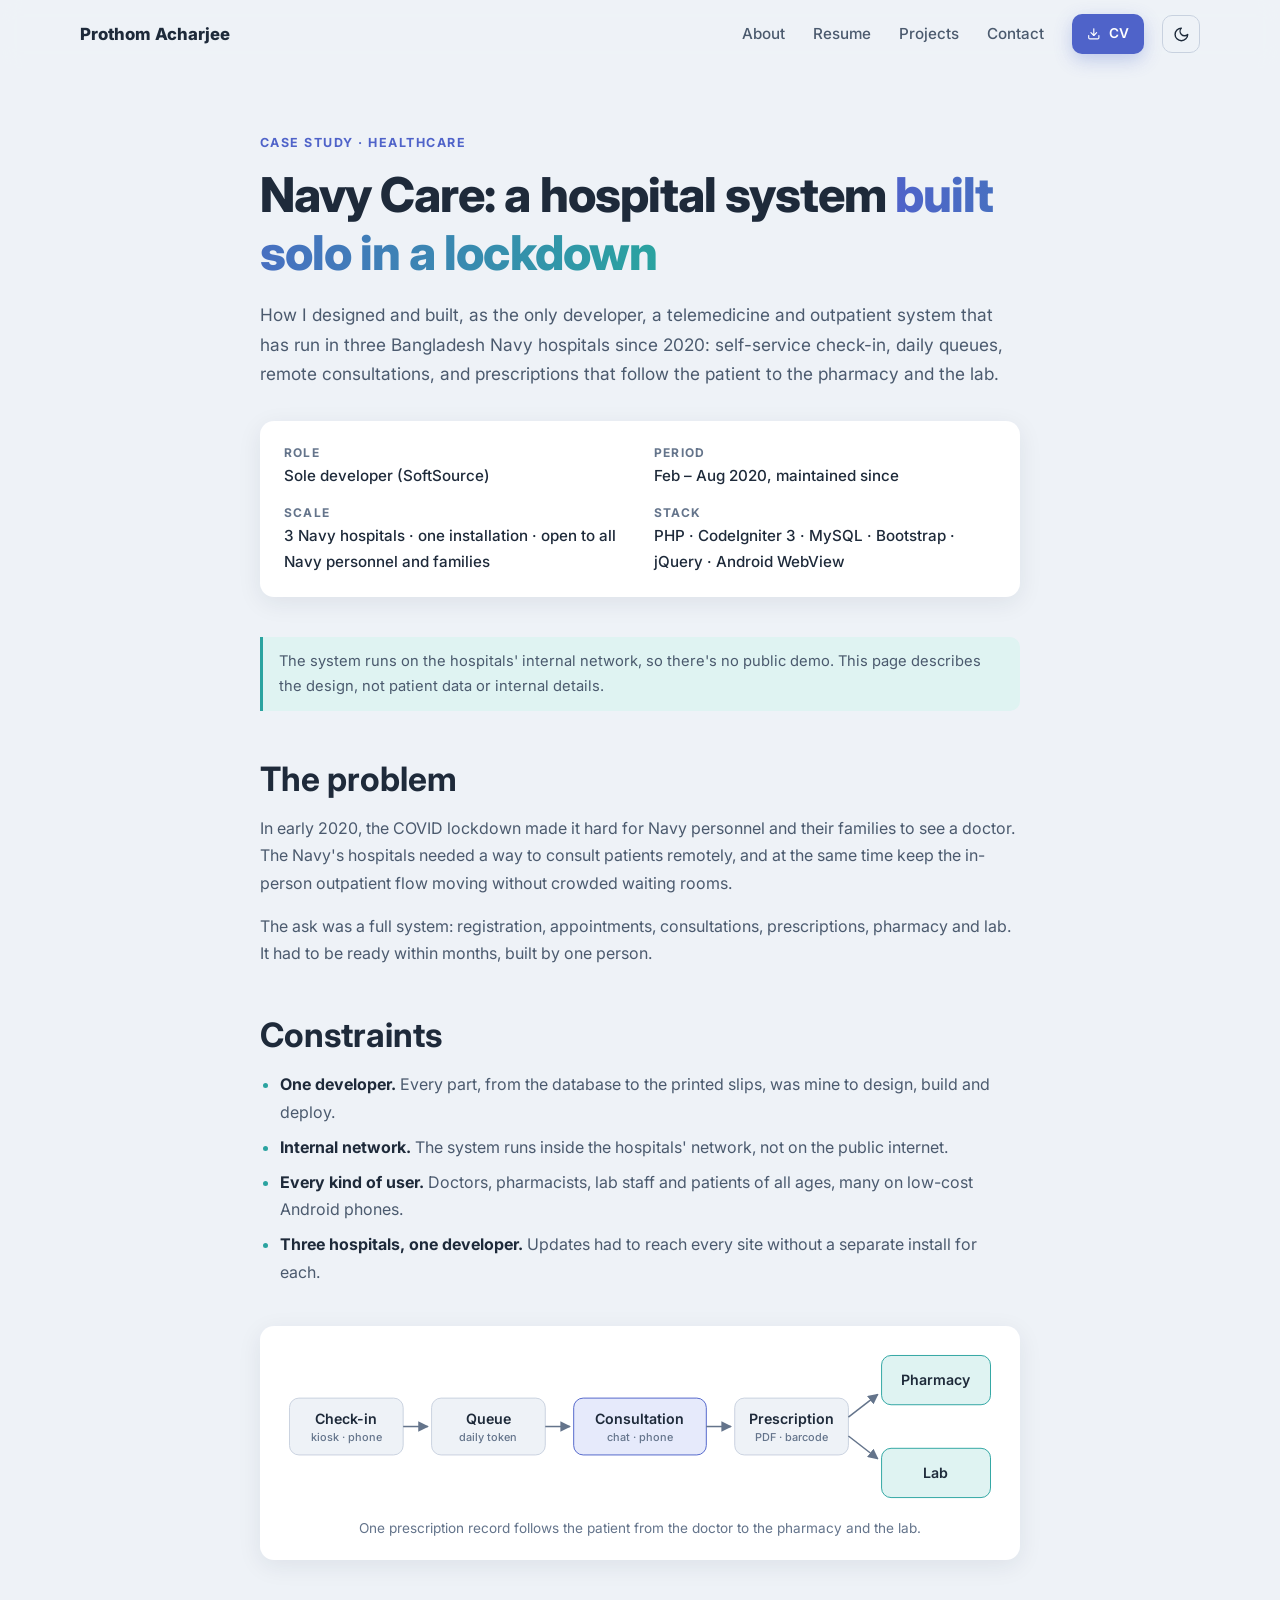
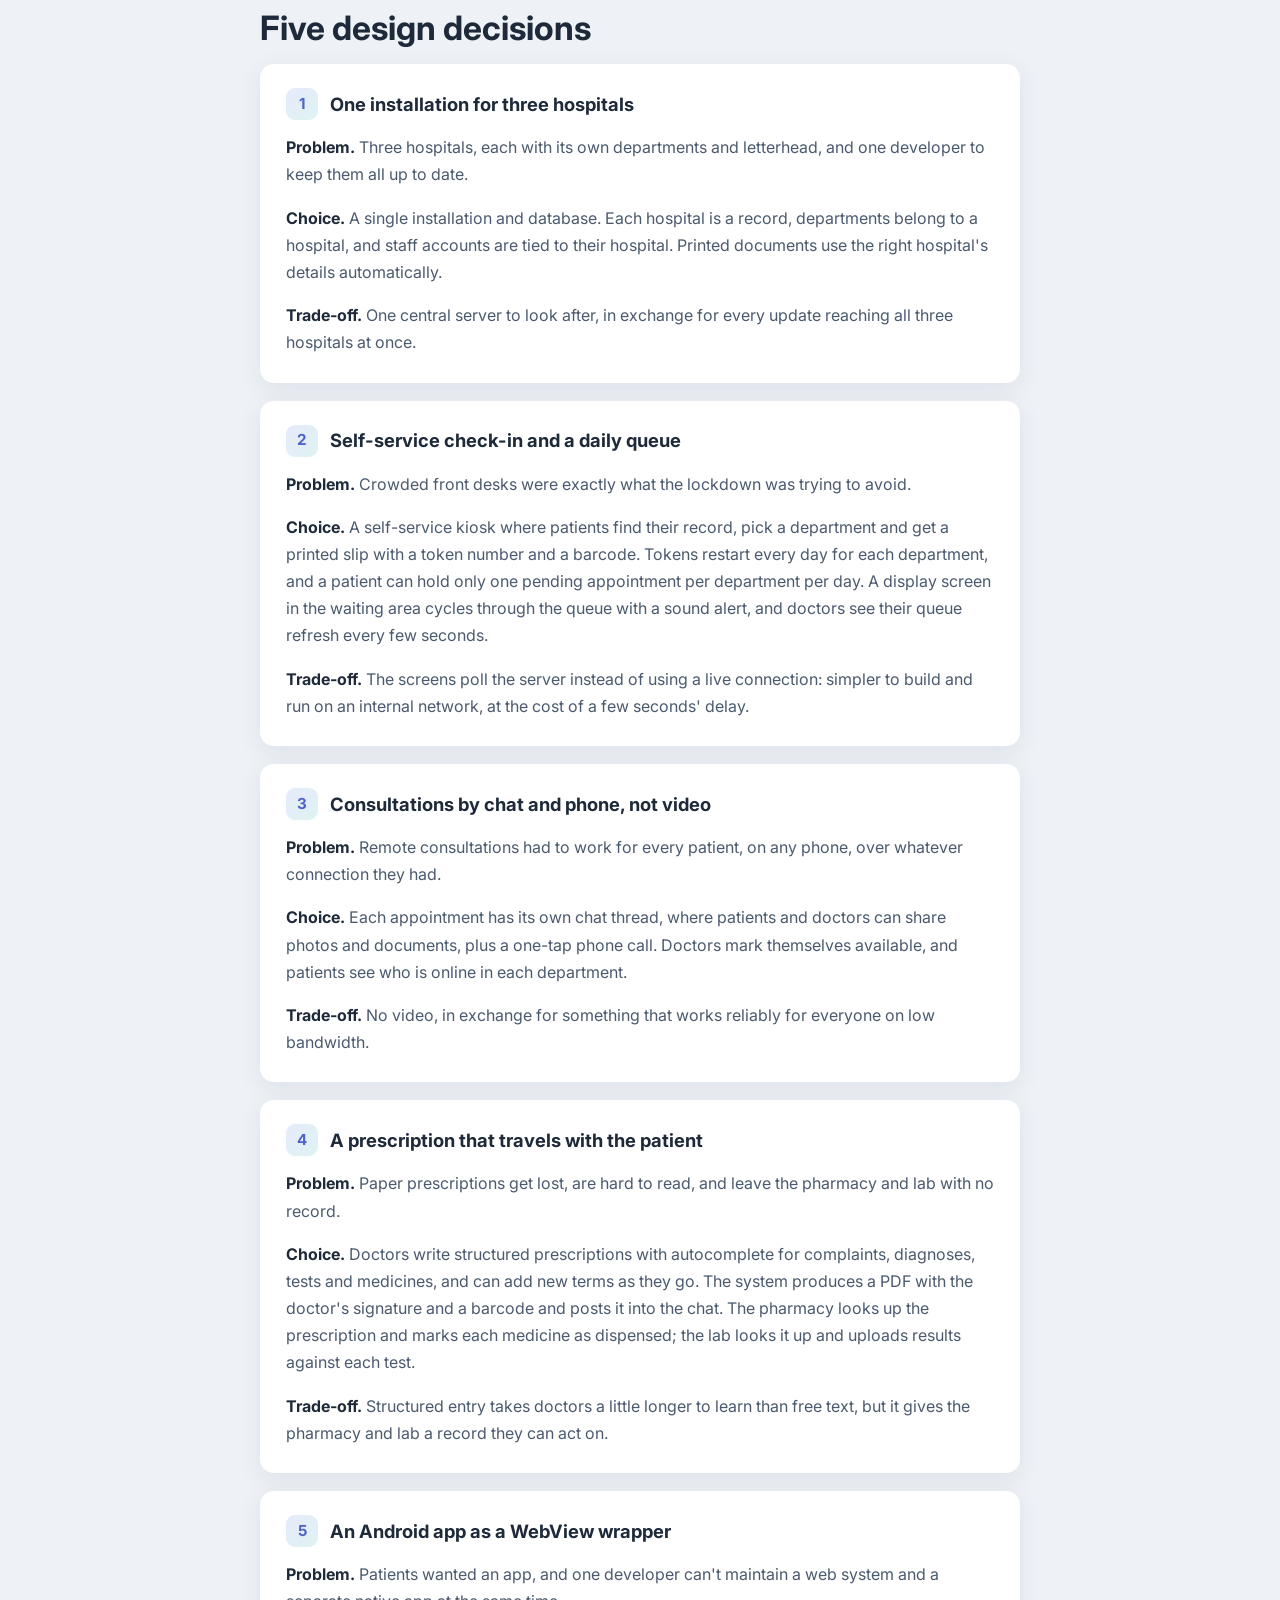
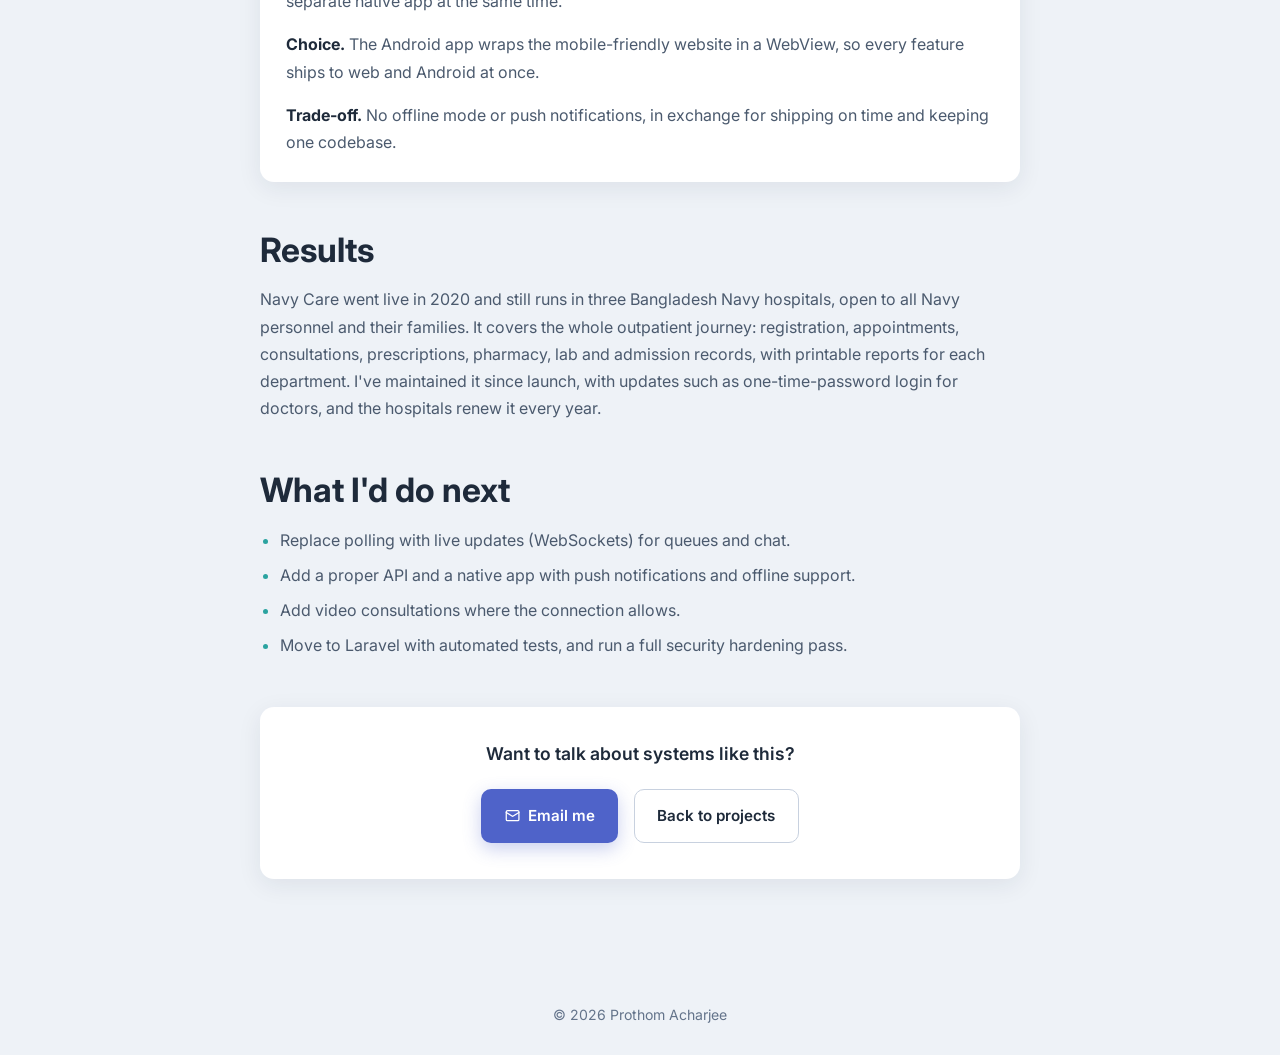
==== case-study-navy-care.html @ 7e5dde50 "Add case studies, dark mode, CV and updated career content - Add fintech and Navy Care case study pa" ====
<!DOCTYPE html>
<html lang="en">
<head>
	<meta charset="utf-8">
	<meta name="viewport" content="width=device-width, initial-scale=1">
	<title>Case Study: Navy Care — Prothom Acharjee</title>
	<meta name="description" content="How I built Navy Care alone during the 2020 lockdown: a telemedicine and outpatient system running in three Bangladesh Navy hospitals.">
	<meta name="author" content="Prothom Acharjee">
	<meta property="og:type" content="article">
	<meta property="og:url" content="https://prothomacharjee.github.io/case-study-navy-care.html">
	<meta property="og:title" content="Case study: Navy Care, a hospital system built solo in a lockdown">
	<meta property="og:description" content="Self-service check-in, daily queues, remote consultations and digital prescriptions for three Bangladesh Navy hospitals.">
	<meta property="og:image" content="https://prothomacharjee.github.io/assets/image/og.png">
	<meta property="og:image:width" content="1200">
	<meta property="og:image:height" content="630">
	<meta name="twitter:card" content="summary_large_image">
	<link rel="icon" href="data:image/svg+xml,%3Csvg xmlns='http://www.w3.org/2000/svg' viewBox='0 0 64 64'%3E%3Crect width='64' height='64' rx='14' fill='%234f63c9'/%3E%3Ctext x='32' y='42' font-family='Arial' font-weight='700' font-size='26' fill='white' text-anchor='middle'%3EPA%3C/text%3E%3C/svg%3E">
	<link rel="preconnect" href="https://fonts.googleapis.com">
	<link rel="preconnect" href="https://fonts.gstatic.com" crossorigin>
	<link href="https://fonts.googleapis.com/css2?family=Inter:wght@400;500;600;700;800&display=swap" rel="stylesheet">
	<link rel="stylesheet" href="assets/css/style.css">
	<script>
		(function (d) {
			d.classList.add('js');
			var t; try { t = localStorage.getItem('theme'); } catch (e) {}
			d.dataset.theme = t || (matchMedia('(prefers-color-scheme: dark)').matches ? 'dark' : 'light');
		})(document.documentElement);
	</script>
</head>
<body>
	<svg width="0" height="0" style="position:absolute" aria-hidden="true">
		<symbol id="i-download" viewBox="0 0 24 24"><path d="M21 15v4a2 2 0 0 1-2 2H5a2 2 0 0 1-2-2v-4"/><path d="m7 10 5 5 5-5"/><path d="M12 15V3"/></symbol>
		<symbol id="i-mail" viewBox="0 0 24 24"><rect width="20" height="16" x="2" y="4" rx="2"/><path d="m22 7-8.97 5.7a1.94 1.94 0 0 1-2.06 0L2 7"/></symbol>
		<symbol id="i-moon" viewBox="0 0 24 24"><path d="M12 3a6 6 0 0 0 9 9 9 9 0 1 1-9-9Z"/></symbol>
		<symbol id="i-sun" viewBox="0 0 24 24"><circle cx="12" cy="12" r="4"/><path d="M12 2v2"/><path d="M12 20v2"/><path d="m4.93 4.93 1.41 1.41"/><path d="m17.66 17.66 1.41 1.41"/><path d="M2 12h2"/><path d="M20 12h2"/><path d="m6.34 17.66-1.41 1.41"/><path d="m19.07 4.93-1.41 1.41"/></symbol>
	</svg>
	<a class="skip" href="#main">Skip to content</a>

	<header class="nav" id="top">
		<div class="wrap nav-in">
			<a class="brand" href="index.html">Prothom Acharjee</a>
			<div class="nav-right">
				<nav id="nav-links" class="nav-links">
					<a href="index.html#about">About</a>
					<a href="index.html#resume">Resume</a>
					<a href="index.html#projects">Projects</a>
					<a href="index.html#contact">Contact</a>
					<a class="btn btn-p btn-sm" href="assets/Prothom_Acharjee_Resume.pdf" target="_blank" rel="noopener"><i aria-hidden="true"><svg class="ic"><use href="#i-download"/></svg></i> CV</a>
				</nav>
				<button class="theme-btn" aria-label="Toggle dark mode"><svg class="ic i-moon"><use href="#i-moon"/></svg><svg class="ic i-sun"><use href="#i-sun"/></svg></button>
				<button class="nav-toggle" aria-expanded="false" aria-controls="nav-links" aria-label="Menu"><span></span><span></span></button>
			</div>
		</div>
	</header>

	<main id="main" class="cs">
		<header class="cs-head">
			<div class="wrap cs-wrap">
				<p class="eyebrow">Case study · Healthcare</p>
				<h1>Navy Care: a hospital system <span class="grad">built solo in a lockdown</span></h1>
				<p class="lead">How I designed and built, as the only developer, a telemedicine and outpatient system that has run in three Bangladesh Navy hospitals since 2020: self-service check-in, daily queues, remote consultations, and prescriptions that follow the patient to the pharmacy and the lab.</p>
				<dl class="cs-meta">
					<div><dt>Role</dt><dd>Sole developer (SoftSource)</dd></div>
					<div><dt>Period</dt><dd>Feb – Aug 2020, maintained since</dd></div>
					<div><dt>Scale</dt><dd>3 Navy hospitals · one installation · open to all Navy personnel and families</dd></div>
					<div><dt>Stack</dt><dd>PHP · CodeIgniter 3 · MySQL · Bootstrap · jQuery · Android WebView</dd></div>
				</dl>
			</div>
		</header>

		<article class="wrap cs-wrap cs-body">
			<p class="cs-note">The system runs on the hospitals' internal network, so there's no public demo. This page describes the design, not patient data or internal details.</p>

			<h2>The problem</h2>
			<p>In early 2020, the COVID lockdown made it hard for Navy personnel and their families to see a doctor. The Navy's hospitals needed a way to consult patients remotely, and at the same time keep the in-person outpatient flow moving without crowded waiting rooms.</p>
			<p>The ask was a full system: registration, appointments, consultations, prescriptions, pharmacy and lab. It had to be ready within months, built by one person.</p>

			<h2>Constraints</h2>
			<ul>
				<li><b>One developer.</b> Every part, from the database to the printed slips, was mine to design, build and deploy.</li>
				<li><b>Internal network.</b> The system runs inside the hospitals' network, not on the public internet.</li>
				<li><b>Every kind of user.</b> Doctors, pharmacists, lab staff and patients of all ages, many on low-cost Android phones.</li>
				<li><b>Three hospitals, one developer.</b> Updates had to reach every site without a separate install for each.</li>
			</ul>

			<figure class="cs-fig">
				<svg viewBox="0 0 760 170" role="img" aria-labelledby="nc-t">
					<title id="nc-t">Patient journey: check-in at a kiosk or phone, a daily department queue, consultation by chat or phone, a prescription PDF, then pharmacy and lab.</title>
					<defs><marker id="ar" viewBox="0 0 10 10" refX="9" refY="5" markerWidth="7" markerHeight="7" orient="auto-start-reverse"><path d="M0 0 10 5 0 10z" class="f-ar"/></marker></defs>
					<g class="f-box"><rect x="10" y="55" width="120" height="60" rx="10"/><text x="70" y="82">Check-in</text><text x="70" y="100" class="f-s">kiosk · phone</text></g>
					<g class="f-box"><rect x="160" y="55" width="120" height="60" rx="10"/><text x="220" y="82">Queue</text><text x="220" y="100" class="f-s">daily token</text></g>
					<g class="f-box f-hi"><rect x="310" y="55" width="140" height="60" rx="10"/><text x="380" y="82">Consultation</text><text x="380" y="100" class="f-s">chat · phone</text></g>
					<g class="f-box"><rect x="480" y="55" width="120" height="60" rx="10"/><text x="540" y="82">Prescription</text><text x="540" y="100" class="f-s">PDF · barcode</text></g>
					<g class="f-box f-alt"><rect x="635" y="10" width="115" height="52" rx="10"/><text x="692" y="41">Pharmacy</text></g>
					<g class="f-box f-alt"><rect x="635" y="108" width="115" height="52" rx="10"/><text x="692" y="139">Lab</text></g>
					<g class="f-ln">
						<path d="M130 85h26"/>
						<path d="M280 85h26"/>
						<path d="M450 85h26"/>
						<path d="M600 75l31-24"/>
						<path d="M600 95l31 24"/>
					</g>
				</svg>
				<figcaption>One prescription record follows the patient from the doctor to the pharmacy and the lab.</figcaption>
			</figure>

			<h2>Five design decisions</h2>

			<section class="cs-d">
				<h3><span>1</span> One installation for three hospitals</h3>
				<p><b>Problem.</b> Three hospitals, each with its own departments and letterhead, and one developer to keep them all up to date.</p>
				<p><b>Choice.</b> A single installation and database. Each hospital is a record, departments belong to a hospital, and staff accounts are tied to their hospital. Printed documents use the right hospital's details automatically.</p>
				<p><b>Trade-off.</b> One central server to look after, in exchange for every update reaching all three hospitals at once.</p>
			</section>

			<section class="cs-d">
				<h3><span>2</span> Self-service check-in and a daily queue</h3>
				<p><b>Problem.</b> Crowded front desks were exactly what the lockdown was trying to avoid.</p>
				<p><b>Choice.</b> A self-service kiosk where patients find their record, pick a department and get a printed slip with a token number and a barcode. Tokens restart every day for each department, and a patient can hold only one pending appointment per department per day. A display screen in the waiting area cycles through the queue with a sound alert, and doctors see their queue refresh every few seconds.</p>
				<p><b>Trade-off.</b> The screens poll the server instead of using a live connection: simpler to build and run on an internal network, at the cost of a few seconds' delay.</p>
			</section>

			<section class="cs-d">
				<h3><span>3</span> Consultations by chat and phone, not video</h3>
				<p><b>Problem.</b> Remote consultations had to work for every patient, on any phone, over whatever connection they had.</p>
				<p><b>Choice.</b> Each appointment has its own chat thread, where patients and doctors can share photos and documents, plus a one-tap phone call. Doctors mark themselves available, and patients see who is online in each department.</p>
				<p><b>Trade-off.</b> No video, in exchange for something that works reliably for everyone on low bandwidth.</p>
			</section>

			<section class="cs-d">
				<h3><span>4</span> A prescription that travels with the patient</h3>
				<p><b>Problem.</b> Paper prescriptions get lost, are hard to read, and leave the pharmacy and lab with no record.</p>
				<p><b>Choice.</b> Doctors write structured prescriptions with autocomplete for complaints, diagnoses, tests and medicines, and can add new terms as they go. The system produces a PDF with the doctor's signature and a barcode and posts it into the chat. The pharmacy looks up the prescription and marks each medicine as dispensed; the lab looks it up and uploads results against each test.</p>
				<p><b>Trade-off.</b> Structured entry takes doctors a little longer to learn than free text, but it gives the pharmacy and lab a record they can act on.</p>
			</section>

			<section class="cs-d">
				<h3><span>5</span> An Android app as a WebView wrapper</h3>
				<p><b>Problem.</b> Patients wanted an app, and one developer can't maintain a web system and a separate native app at the same time.</p>
				<p><b>Choice.</b> The Android app wraps the mobile-friendly website in a WebView, so every feature ships to web and Android at once.</p>
				<p><b>Trade-off.</b> No offline mode or push notifications, in exchange for shipping on time and keeping one codebase.</p>
			</section>

			<h2>Results</h2>
			<p>Navy Care went live in 2020 and still runs in three Bangladesh Navy hospitals, open to all Navy personnel and their families. It covers the whole outpatient journey: registration, appointments, consultations, prescriptions, pharmacy, lab and admission records, with printable reports for each department. I've maintained it since launch, with updates such as one-time-password login for doctors, and the hospitals renew it every year.</p>

			<h2>What I'd do next</h2>
			<ul>
				<li>Replace polling with live updates (WebSockets) for queues and chat.</li>
				<li>Add a proper API and a native app with push notifications and offline support.</li>
				<li>Add video consultations where the connection allows.</li>
				<li>Move to Laravel with automated tests, and run a full security hardening pass.</li>
			</ul>

			<div class="cs-end">
				<p>Want to talk about systems like this?</p>
				<a class="btn btn-p" href="mailto:me.prothomacharjee@gmail.com"><i aria-hidden="true"><svg class="ic"><use href="#i-mail"/></svg></i> Email me</a>
				<a class="btn btn-s" href="index.html#projects">Back to projects</a>
			</div>
		</article>
	</main>

	<footer class="foot">
		<div class="wrap">© <span id="year">2026</span> Prothom Acharjee</div>
	</footer>

	<script src="assets/js/main.js"></script>
</body>
</html>
---- assets/css/style.css ----
/* Soft Slate theme */
:root {
	--bg: #eef2f7;
	--surface: #fff;
	--ink: #1e2a3a;
	--muted: #4b5a6e;
	--faint: #64748b;
	--line: #dde3ec;
	--accent: #4f63c9;
	--accent-2: #2aa3a0;
	--accent-soft: #e6eafb;
	--teal-soft: #dff3f2;
	--on-accent: #fff;
	--border: #c8d1df;
	--nav-bg: rgba(238, 242, 247, .85);
	--img-bg: #f4f6fa;
	--blob-1: #c9d2f5;
	--blob-2: #bfe6e4;
	--shadow: 0 6px 24px rgba(30, 42, 58, .08);
	--shadow-lg: 0 14px 34px rgba(30, 42, 58, .12);
	--radius: 14px;
	color-scheme: light;
}

/* Dark: follows the OS unless the visitor picked a theme with the toggle */
@media (prefers-color-scheme: dark) {
	:root:not([data-theme="light"]) {
		--bg: #0f1622; --surface: #172131; --ink: #e3e9f2; --muted: #a9b5c6; --faint: #8794a8; --line: #26344a;
		--accent: #8c9cf2; --accent-2: #4fc9c3; --accent-soft: #232e55; --teal-soft: #173a3c; --on-accent: #0f1622;
		--border: #33445c; --nav-bg: rgba(15, 22, 34, .85); --img-bg: #e4e9f1; --blob-1: #2b3772; --blob-2: #1b4f51;
		--shadow: 0 6px 24px rgba(0, 0, 0, .35); --shadow-lg: 0 14px 34px rgba(0, 0, 0, .45);
		color-scheme: dark;
	}
}
:root[data-theme="dark"] {
	--bg: #0f1622; --surface: #172131; --ink: #e3e9f2; --muted: #a9b5c6; --faint: #8794a8; --line: #26344a;
	--accent: #8c9cf2; --accent-2: #4fc9c3; --accent-soft: #232e55; --teal-soft: #173a3c; --on-accent: #0f1622;
	--border: #33445c; --nav-bg: rgba(15, 22, 34, .85); --img-bg: #e4e9f1; --blob-1: #2b3772; --blob-2: #1b4f51;
	--shadow: 0 6px 24px rgba(0, 0, 0, .35); --shadow-lg: 0 14px 34px rgba(0, 0, 0, .45);
	color-scheme: dark;
}

*, *::before, *::after { box-sizing: border-box; }
html { scroll-behavior: smooth; scroll-padding-top: 76px; }
body {
	margin: 0;
	background: var(--bg);
	color: var(--ink);
	font: 16px/1.7 Inter, system-ui, -apple-system, "Segoe UI", Roboto, sans-serif;
	-webkit-font-smoothing: antialiased;
}
img { max-width: 100%; display: block; }
.ic { width: 1em; height: 1em; fill: none; stroke: currentColor; stroke-width: 2; stroke-linecap: round; stroke-linejoin: round; vertical-align: -.125em; }
a { color: var(--accent); text-decoration: none; }
a:hover { text-decoration: underline; }
h1, h2, h3 { line-height: 1.2; margin: 0; }
h2 { font-size: clamp(1.6rem, 3vw, 2.1rem); margin: .3rem 0 2rem; }
p { margin: 0 0 1rem; color: var(--muted); }

.wrap { width: min(1120px, 100% - 40px); margin-inline: auto; }
.sec { padding: 96px 0; }
.alt { background: var(--surface); }
.eyebrow { font-size: .78rem; font-weight: 700; letter-spacing: .12em; text-transform: uppercase; color: var(--accent); margin: 0; }
.grad { background: linear-gradient(90deg, var(--accent), var(--accent-2)); -webkit-background-clip: text; background-clip: text; color: transparent; }

.skip { position: absolute; left: -9999px; }
.skip:focus { left: 16px; top: 16px; z-index: 100; background: var(--surface); padding: 8px 14px; border-radius: 8px; }
:focus-visible { outline: 3px solid var(--accent); outline-offset: 3px; border-radius: 6px; }

/* Buttons */
.btn { display: inline-flex; align-items: center; gap: .5rem; font-weight: 600; font-size: .95rem; padding: .8rem 1.4rem; border-radius: 10px; border: 1px solid transparent; transition: transform .2s, box-shadow .2s, background .2s; }
.btn:hover { text-decoration: none; transform: translateY(-2px); }
.btn-p { background: var(--accent); color: var(--on-accent); box-shadow: 0 6px 18px rgba(79, 99, 201, .3); }
.btn-p:hover { filter: brightness(1.08); }
.btn-s { background: var(--surface); color: var(--ink); border-color: var(--border); }
.btn-sm { padding: .45rem .9rem; font-size: .85rem; }

/* Nav */
.nav { position: sticky; top: 0; z-index: 50; background: var(--nav-bg); backdrop-filter: blur(10px); transition: box-shadow .3s; }
.nav.scrolled { box-shadow: 0 2px 16px rgba(30, 42, 58, .08); }
.nav-in { display: flex; align-items: center; justify-content: space-between; height: 68px; }
.brand { font-weight: 800; color: var(--ink); font-size: 1.05rem; }
.brand:hover { text-decoration: none; }
.nav-links { display: flex; align-items: center; gap: 28px; }
.nav-links a:not(.btn) { color: var(--muted); font-weight: 500; font-size: .95rem; }
.nav-links a:not(.btn):hover { color: var(--accent); text-decoration: none; }
.theme-btn { margin-left: 8px; background: none; border: 1px solid var(--border); color: var(--ink); width: 38px; height: 38px; border-radius: 10px; display: grid; place-items: center; cursor: pointer; font-size: 1.05rem; }
.theme-btn:hover { color: var(--accent); }
.theme-btn .i-sun, :root[data-theme="dark"] .theme-btn .i-moon { display: none; }
:root[data-theme="dark"] .theme-btn .i-sun { display: block; }
.nav-right { display: flex; align-items: center; gap: 10px; }
.nav-toggle { display: none; background: none; border: 0; padding: 10px; cursor: pointer; }
.nav-toggle span { display: block; width: 22px; height: 2px; background: var(--ink); margin: 5px 0; transition: transform .3s; }
.nav-toggle[aria-expanded="true"] span:first-child { transform: translateY(3.5px) rotate(45deg); }
.nav-toggle[aria-expanded="true"] span:last-child { transform: translateY(-3.5px) rotate(-45deg); }

/* Hero */
.hero { overflow: hidden; }
.hero-in { display: grid; grid-template-columns: 1.2fr 1fr; gap: 32px; align-items: end; }
.hero-text { padding: 72px 0 110px; }
.hero h1 { font-size: clamp(2.2rem, 5vw, 3.6rem); font-weight: 800; letter-spacing: -.02em; margin: .8rem 0 1.4rem; }
.lead { font-size: 1.08rem; }
.lead strong { color: var(--ink); font-weight: 600; }
.loc { font-size: .95rem; }
.loc i { color: var(--accent); margin-right: 4px; }
.hero-cta { display: flex; flex-wrap: wrap; gap: 12px; margin-top: 1.8rem; }
.hero-photo { position: relative; display: flex; justify-content: center; align-self: end; }
.hero-photo::before {
	content: ""; position: absolute; bottom: 0; width: 82%; aspect-ratio: 1; border-radius: 50%;
	background: linear-gradient(135deg, var(--blob-1), var(--blob-2));
	animation: float 8s ease-in-out infinite;
}
.hero-photo img { position: relative; width: auto; max-height: 540px; height: auto; }
@keyframes float { 50% { transform: translateY(-14px) scale(1.02); } }

/* Stats */
.stats { position: relative; z-index: 2; margin-top: -48px; display: grid; grid-template-columns: repeat(4, 1fr); background: var(--surface); border-radius: var(--radius); box-shadow: var(--shadow); }
.stats > div { padding: 26px 20px; text-align: center; border-right: 1px solid var(--bg); }
.stats > div:last-child { border-right: 0; }
.stats b { display: block; font-size: 1.9rem; font-weight: 800; color: var(--accent); line-height: 1.2; font-variant-numeric: tabular-nums; }
.stats span:not([data-count]) { font-size: .85rem; color: var(--faint); }

/* About */
.about { display: grid; grid-template-columns: 1.15fr 1fr; gap: 56px; align-items: center; }
.focus { display: grid; gap: 14px; }
.fx { display: flex; gap: 16px; align-items: flex-start; background: var(--surface); border-radius: 12px; padding: 18px 20px; box-shadow: var(--shadow); transition: transform .25s; }
.fx:hover { transform: translateY(-3px); }
.fx > i { font-size: 1.3rem; flex: none; width: 44px; height: 44px; border-radius: 11px; display: grid; place-items: center; color: var(--accent); background: linear-gradient(135deg, var(--accent-soft), var(--teal-soft)); }
.fx b { display: block; }
.fx span { font-size: .9rem; color: var(--faint); line-height: 1.55; }

/* Resume */
.resume { display: grid; grid-template-columns: 200px 1fr; gap: 40px; align-items: start; }
.tabs { display: flex; flex-direction: column; gap: 6px; position: sticky; top: 92px; }
.tabs button { text-align: left; font: inherit; font-weight: 500; color: var(--muted); background: none; border: 0; padding: 12px 16px; border-radius: 10px; cursor: pointer; transition: background .2s, color .2s; }
.tabs button:hover { background: var(--bg); }
.tabs button[aria-selected="true"] { background: var(--accent-soft); color: var(--accent); font-weight: 600; }
[role="tabpanel"] { animation: fade .35s ease; }
@keyframes fade { from { opacity: 0; transform: translateY(8px); } }

.role { border-bottom: 1px solid var(--line); }
.role summary { list-style: none; cursor: pointer; display: grid; grid-template-columns: 1fr auto; gap: 2px 16px; padding: 18px 32px 18px 0; position: relative; }
.role summary::-webkit-details-marker { display: none; }
.role summary::after { content: "+"; position: absolute; right: 4px; top: 16px; font-size: 1.3rem; color: var(--accent); transition: transform .25s; }
.role[open] summary::after { transform: rotate(45deg); }
.r-t b { color: var(--ink); }
.r-t { color: var(--muted); }
.r-t a, .role li a { color: inherit; text-decoration: underline; text-decoration-color: var(--border); text-underline-offset: 3px; }
.r-t a:hover, .role li a:hover { color: var(--accent); text-decoration-color: currentColor; }
.r-d { font-size: .88rem; color: var(--faint); white-space: nowrap; }
.r-m { font-size: .85rem; color: var(--faint); }
.r-m em { font-style: normal; font-size: .75rem; font-weight: 600; color: var(--accent); background: var(--accent-soft); padding: 2px 9px; border-radius: 99px; margin-left: 6px; }
.role ul { margin: 0 0 20px; padding-left: 20px; color: var(--muted); font-size: .95rem; }
.role li { margin-bottom: 6px; }
.role li::marker { color: var(--accent-2); }
.steps { font-size: .88rem; margin: 0 0 8px; }

.skills { display: grid; grid-template-columns: repeat(2, 1fr); gap: 16px; }
.sk { background: var(--bg); border-radius: 12px; padding: 18px 20px; }
.sk h3 { font-size: 1rem; margin-bottom: 6px; }
.sk p { font-size: .9rem; margin: 0; line-height: 1.65; }

.edu { display: grid; gap: 14px; }
.ed { display: flex; gap: 16px; align-items: flex-start; background: var(--bg); border-radius: 12px; padding: 18px 20px; }
.ed > i { color: var(--accent); font-size: 1.2rem; margin-top: 4px; width: 24px; text-align: center; }
.ed b { display: block; }
.ed span { font-size: .92rem; color: var(--faint); }

/* Projects */
.proj-main { display: grid; grid-template-columns: repeat(2, 1fr); gap: 24px; }
/* flex so a short last row sits centered */
.proj-more { display: flex; flex-wrap: wrap; justify-content: center; gap: 20px; margin-top: 24px; }
.proj-more .pc { flex: 0 1 calc(25% - 15px); }
.pc { background: var(--surface); border-radius: var(--radius); overflow: hidden; box-shadow: var(--shadow); transition: transform .3s, box-shadow .3s; display: flex; flex-direction: column; }
.pc:hover { transform: translateY(-5px); box-shadow: var(--shadow-lg); }
.pc-im { height: 180px; background: var(--img-bg) center / contain no-repeat; border-bottom: 1px solid var(--bg); }
.proj-more .pc-im { height: 120px; }
.proj-more .pc-ic { font-size: 2.2rem; }
.proj-more .pc-b { padding: 16px 18px 6px; }
.proj-more .pc h3 { font-size: 1rem; }
.proj-more .pc p { font-size: .88rem; }
.pc-ic { display: grid; place-items: center; font-size: 3rem; color: var(--accent); background: linear-gradient(135deg, var(--accent-soft), var(--teal-soft)); }
.pc-b { padding: 20px 22px 8px; }
.pc h3 { font-size: 1.1rem; margin-bottom: 8px; }
.pc h3 a { color: var(--ink); }
.pc h3 a i { font-size: .7rem; color: var(--accent); vertical-align: 2px; }
.pc h3 small { display: block; font-size: .8rem; font-weight: 500; color: var(--faint); margin-top: 4px; }
.pc p { font-size: .93rem; }
.tags { font-size: .82rem !important; font-weight: 600; color: var(--accent-2) !important; }

/* Contact */
.contact { text-align: center; max-width: 720px; }
.contact h2 { margin-bottom: 1rem; }
.contact-links { display: flex; flex-wrap: wrap; justify-content: center; gap: 12px 28px; margin: 1.6rem 0 2rem; }
.contact-links a { color: var(--ink); font-weight: 500; }
.contact-links i { color: var(--accent); margin-right: 6px; }
.foot { padding: 28px 0; text-align: center; font-size: .88rem; color: var(--faint); }

/* Scroll reveal (only when JS is on, so content never stays hidden) */
.js .reveal { opacity: 0; transform: translateY(24px); transition: opacity .7s ease, transform .7s ease; }
.js .reveal.in { opacity: 1; transform: none; }

@media (prefers-reduced-motion: reduce) {
	html { scroll-behavior: auto; }
	*, *::before, *::after { animation: none !important; transition: none !important; }
	.js .reveal { opacity: 1; transform: none; }
}

/* Responsive */
@media (max-width: 900px) {
	.hero-in, .about { grid-template-columns: 1fr; }
	.hero-text { padding: 48px 0 0; }
	.hero-photo img { max-height: 400px; }
	.stats { grid-template-columns: repeat(2, 1fr); margin-top: -24px; }
	.stats > div:nth-child(2) { border-right: 0; }
	.stats > div:nth-child(-n+2) { border-bottom: 1px solid var(--bg); }
	.resume { grid-template-columns: 1fr; gap: 24px; }
	.tabs { flex-direction: row; position: static; overflow-x: auto; }
	.tabs button { white-space: nowrap; }
	.proj-more .pc { flex-basis: calc(50% - 10px); }
	.sec { padding: 72px 0; }
}
@media (max-width: 760px) {
	.nav-toggle { display: block; }
	.nav-links { position: absolute; top: 68px; left: 0; right: 0; flex-direction: column; align-items: stretch; gap: 0; padding: 8px 20px 20px; background: var(--bg); box-shadow: 0 12px 24px rgba(30, 42, 58, .08); display: none; }
	.nav-links.open { display: flex; }
	.nav-links a:not(.btn) { padding: 12px 0; border-bottom: 1px solid var(--line); }
	.nav-links .btn { margin-top: 14px; justify-content: center; }
	.proj-main, .skills { grid-template-columns: 1fr; }
	.proj-more .pc { flex-basis: 100%; }
	.role summary { grid-template-columns: 1fr; }
}

/* Recommendations */
.quotes { display: grid; grid-template-columns: repeat(3, 1fr); gap: 24px; }
.q { margin: 0; background: var(--bg); border-radius: var(--radius); padding: 28px 26px 24px; display: flex; flex-direction: column; justify-content: space-between; gap: 20px; position: relative; }
.q::before { content: "\201C"; position: absolute; top: 6px; right: 22px; font: 800 4.5rem/1 Georgia, serif; color: var(--accent); opacity: .18; }
.q blockquote { margin: 0; color: var(--ink); font-size: .98rem; line-height: 1.7; }
.q figcaption b { display: block; font-size: .95rem; }
.q figcaption span { font-size: .82rem; color: var(--faint); }
.q-more { text-align: center; margin: 28px 0 0; font-weight: 600; }
.q-more i { font-size: .75rem; }
@media (max-width: 900px) { .quotes { grid-template-columns: 1fr; } }

/* Case study page */
.cs-wrap { max-width: 760px; }
.cs-head { padding: 64px 0 40px; }
.cs-head h1 { font-size: clamp(2rem, 4.4vw, 3rem); font-weight: 800; letter-spacing: -.02em; margin: .8rem 0 1.2rem; }
.cs-meta { display: grid; grid-template-columns: repeat(2, 1fr); gap: 14px 28px; margin: 2rem 0 0; padding: 22px 24px; background: var(--surface); border-radius: var(--radius); box-shadow: var(--shadow); }
.cs-meta dt { font-size: .75rem; font-weight: 700; letter-spacing: .1em; text-transform: uppercase; color: var(--faint); }
.cs-meta dd { margin: 0; color: var(--ink); font-weight: 500; font-size: .95rem; }
.cs-body { padding-bottom: 96px; }
.cs-body h2 { margin: 3rem 0 1rem; }
.cs-body ul { color: var(--muted); padding-left: 20px; margin: 0 0 1rem; }
.cs-body li { margin-bottom: 8px; }
.cs-body li::marker { color: var(--accent-2); }
.cs-body b, .cs-body strong { color: var(--ink); }
.cs-body code { font-size: .9em; background: var(--accent-soft); color: var(--accent); padding: 1px 6px; border-radius: 5px; }
.cs-note { font-size: .92rem; border-left: 3px solid var(--accent-2); background: var(--teal-soft); padding: 12px 16px; border-radius: 0 10px 10px 0; }
.cs-d { background: var(--surface); border-radius: var(--radius); box-shadow: var(--shadow); padding: 24px 26px 10px; margin-bottom: 18px; }
.cs-d h3 { font-size: 1.15rem; display: flex; align-items: center; gap: 12px; margin-bottom: 14px; }
.cs-d h3 span { flex: none; width: 32px; height: 32px; border-radius: 9px; display: grid; place-items: center; font-size: .95rem; color: var(--accent); background: linear-gradient(135deg, var(--accent-soft), var(--teal-soft)); }
.cs-fig { margin: 2.5rem 0 1rem; background: var(--surface); border-radius: var(--radius); box-shadow: var(--shadow); padding: 20px; }
.cs-fig svg { width: 100%; height: auto; display: block; }
.cs-fig figcaption { font-size: .85rem; color: var(--faint); text-align: center; margin-top: 10px; }
.f-box rect { fill: var(--bg); stroke: var(--border); }
.f-hi rect { fill: var(--accent-soft); stroke: var(--accent); }
.f-alt rect { fill: var(--teal-soft); stroke: var(--accent-2); }
.f-box text { fill: var(--ink); font: 600 15px Inter, system-ui, sans-serif; text-anchor: middle; }
.f-box .f-s { fill: var(--faint); font-size: 11.5px; font-weight: 500; }
.f-ln path { fill: none; stroke: var(--faint); stroke-width: 1.6; marker-end: url(#ar); }
.f-ln .f-dash { stroke-dasharray: 5 4; }
.f-ar { fill: var(--faint); }
.cs-end { margin-top: 3rem; padding: 32px; text-align: center; background: var(--surface); border-radius: var(--radius); box-shadow: var(--shadow); }
.cs-end p { color: var(--ink); font-weight: 600; font-size: 1.1rem; }
.cs-end .btn { margin: 4px 6px; }
.pc-link { font-weight: 600; font-size: .9rem; }
@media (max-width: 760px) {
	.cs-meta { grid-template-columns: 1fr; }
	/* diagram text gets unreadable when shrunk; scroll it sideways instead */
	.cs-fig { padding: 12px; overflow-x: auto; }
	.cs-fig svg { min-width: 620px; }
}
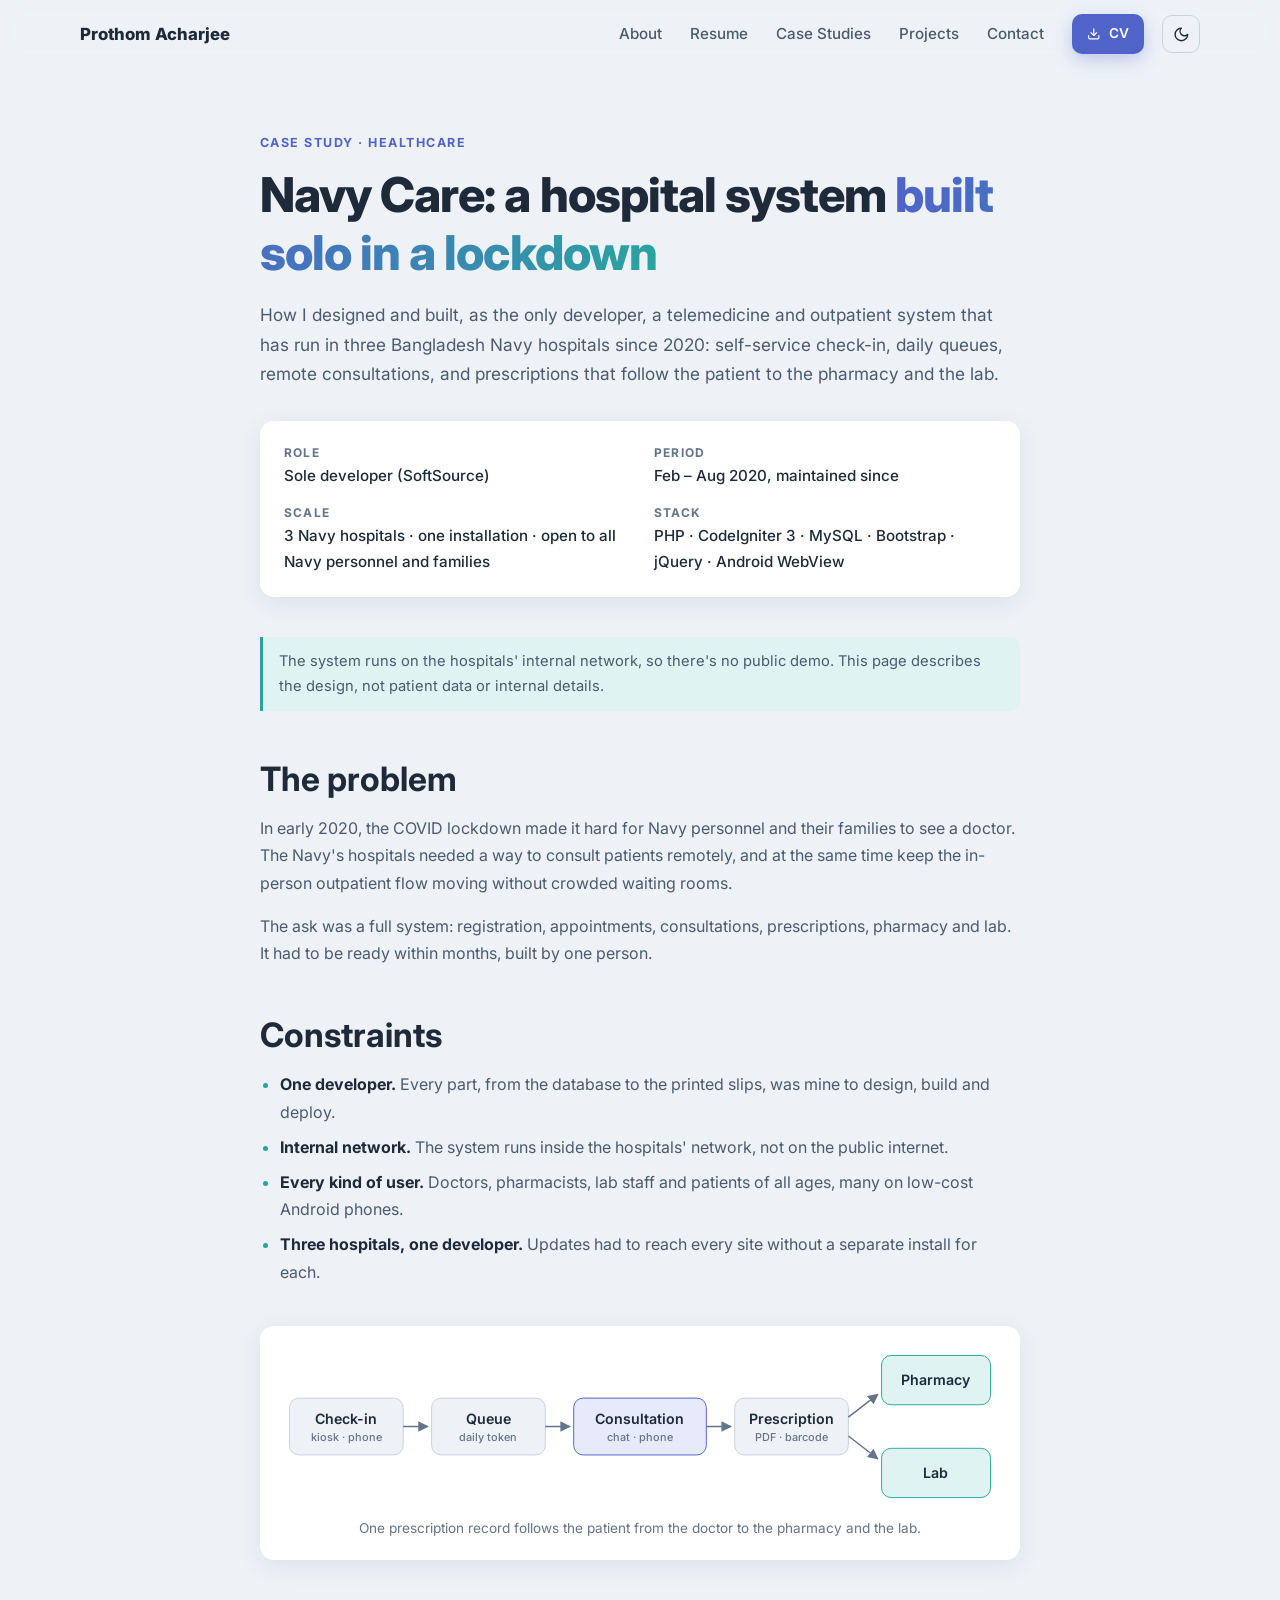
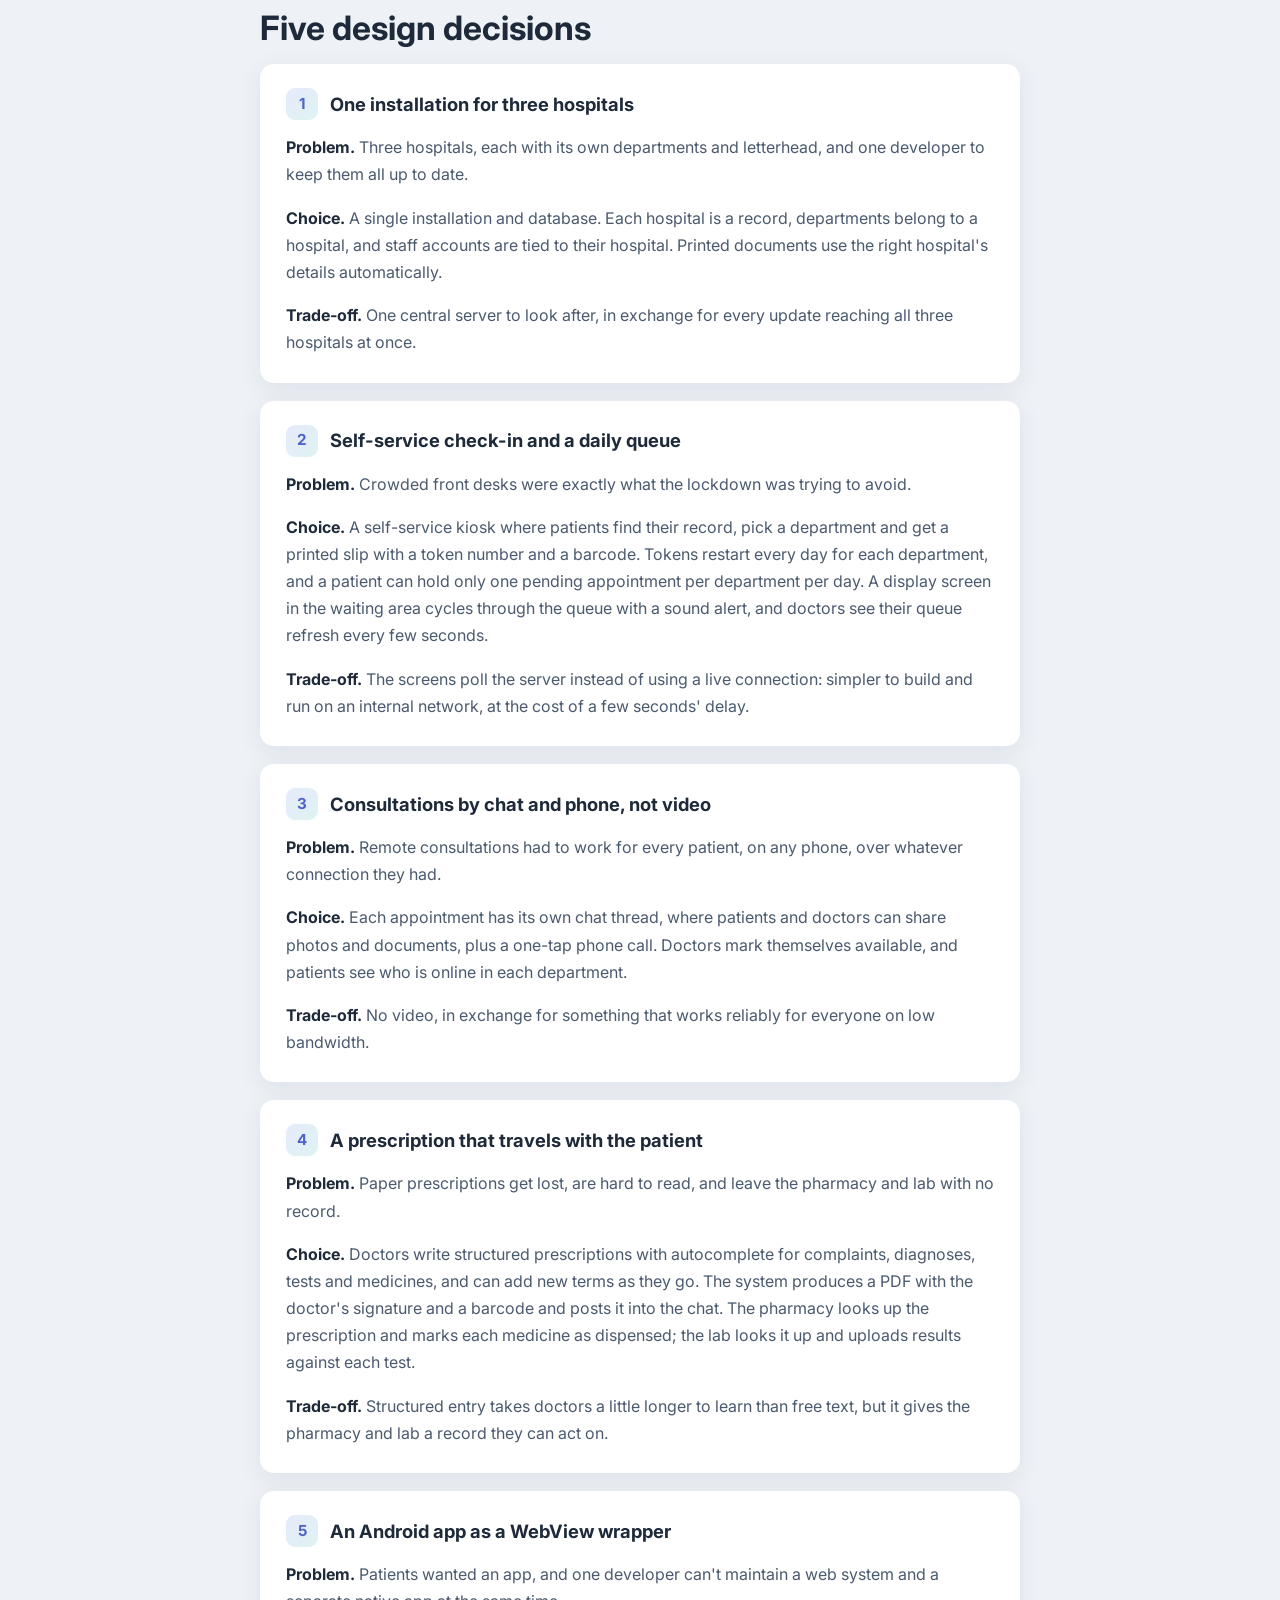
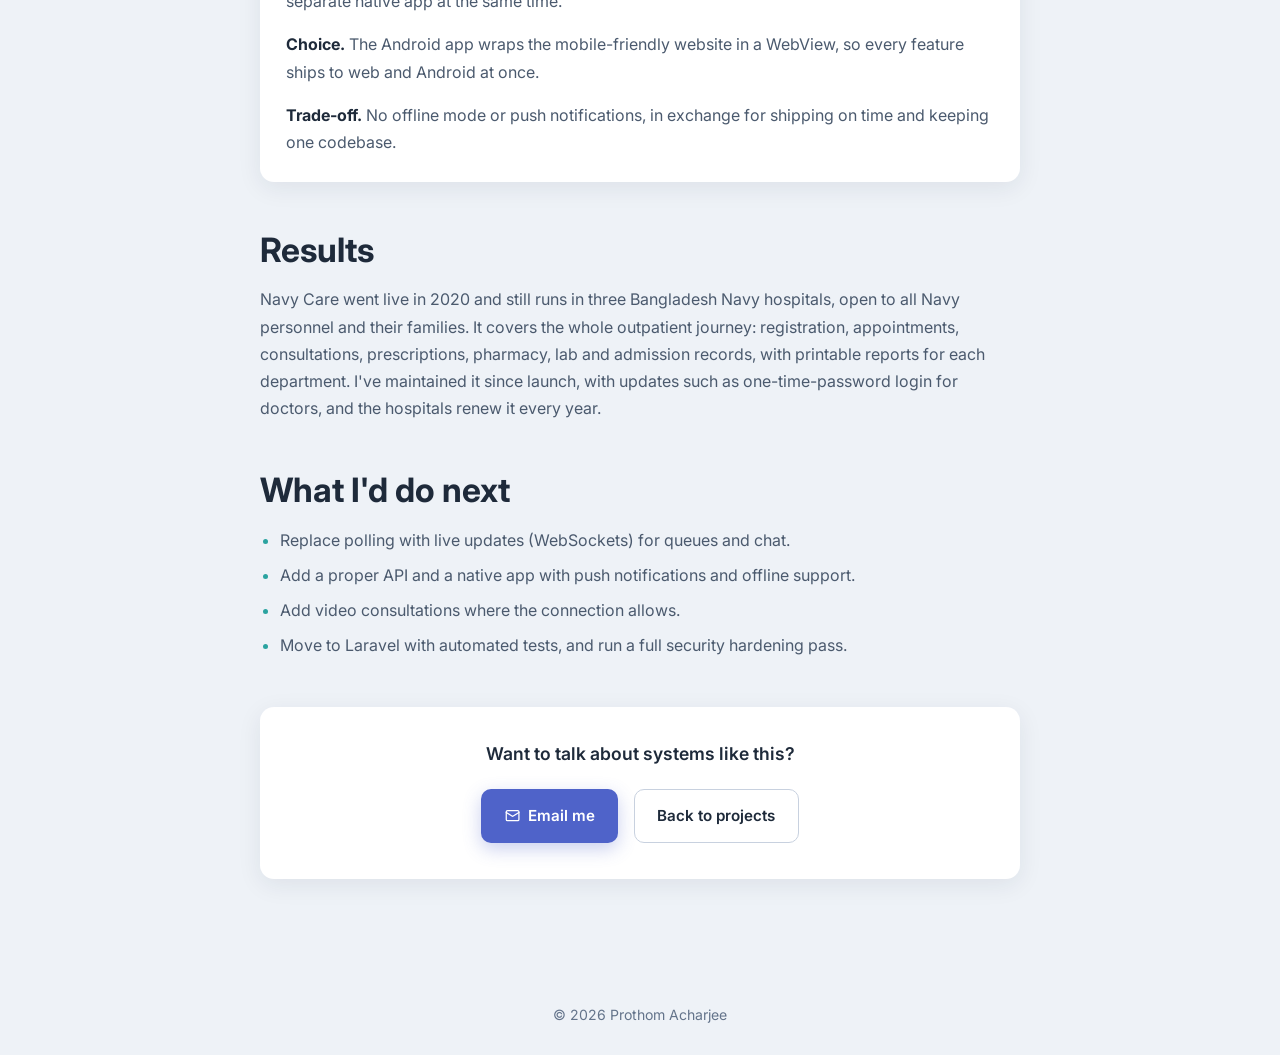
==== commit f4130556: "Add case study on fintech money movement design and implementation" ====
--- a/case-study-navy-care.html
+++ b/case-study-navy-care.html
@@ -43,6 +43,7 @@
 				<nav id="nav-links" class="nav-links">
 					<a href="index.html#about">About</a>
 					<a href="index.html#resume">Resume</a>
+					<a href="index.html#case-studies">Case Studies</a>
 					<a href="index.html#projects">Projects</a>
 					<a href="index.html#contact">Contact</a>
 					<a class="btn btn-p btn-sm" href="assets/Prothom_Acharjee_Resume.pdf" target="_blank" rel="noopener"><i aria-hidden="true"><svg class="ic"><use href="#i-download"/></svg></i> CV</a>
--- a/assets/css/style.css
+++ b/assets/css/style.css
@@ -79,7 +79,7 @@
 .nav { position: sticky; top: 0; z-index: 50; background: var(--nav-bg); backdrop-filter: blur(10px); transition: box-shadow .3s; }
 .nav.scrolled { box-shadow: 0 2px 16px rgba(30, 42, 58, .08); }
 .nav-in { display: flex; align-items: center; justify-content: space-between; height: 68px; }
-.brand { font-weight: 800; color: var(--ink); font-size: 1.05rem; }
+.brand { font-weight: 800; color: var(--ink); font-size: 1.05rem; white-space: nowrap; }
 .brand:hover { text-decoration: none; }
 .nav-links { display: flex; align-items: center; gap: 28px; }
 .nav-links a:not(.btn) { color: var(--muted); font-weight: 500; font-size: .95rem; }
@@ -214,6 +214,7 @@
 	.stats { grid-template-columns: repeat(2, 1fr); margin-top: -24px; }
 	.stats > div:nth-child(2) { border-right: 0; }
 	.stats > div:nth-child(-n+2) { border-bottom: 1px solid var(--bg); }
+	.nav-links { gap: 18px; }
 	.resume { grid-template-columns: 1fr; gap: 24px; }
 	.tabs { flex-direction: row; position: static; overflow-x: auto; }
 	.tabs button { white-space: nowrap; }
@@ -281,3 +282,14 @@
 	.cs-fig { padding: 12px; overflow-x: auto; }
 	.cs-fig svg { min-width: 620px; }
 }
+
+/* Case study list (home) */
+.cases { display: grid; grid-template-columns: repeat(2, 1fr); gap: 24px; }
+.case { display: flex; flex-direction: column; background: var(--surface); border-radius: var(--radius); box-shadow: var(--shadow); padding: 28px 28px 24px; color: inherit; transition: transform .3s, box-shadow .3s; }
+.case:hover { text-decoration: none; transform: translateY(-5px); box-shadow: var(--shadow-lg); }
+.case > i { width: 48px; height: 48px; border-radius: 12px; display: grid; place-items: center; font-size: 1.4rem; color: var(--accent); background: linear-gradient(135deg, var(--accent-soft), var(--teal-soft)); margin-bottom: 18px; }
+.case-k { font-size: .78rem; font-weight: 700; letter-spacing: .08em; text-transform: uppercase; color: var(--accent-2); }
+.case h3 { font-size: 1.25rem; color: var(--ink); margin: 8px 0 10px; }
+.case p { font-size: .95rem; flex: 1; }
+.case-go { font-weight: 600; color: var(--accent); }
+@media (max-width: 760px) { .cases { grid-template-columns: 1fr; } }
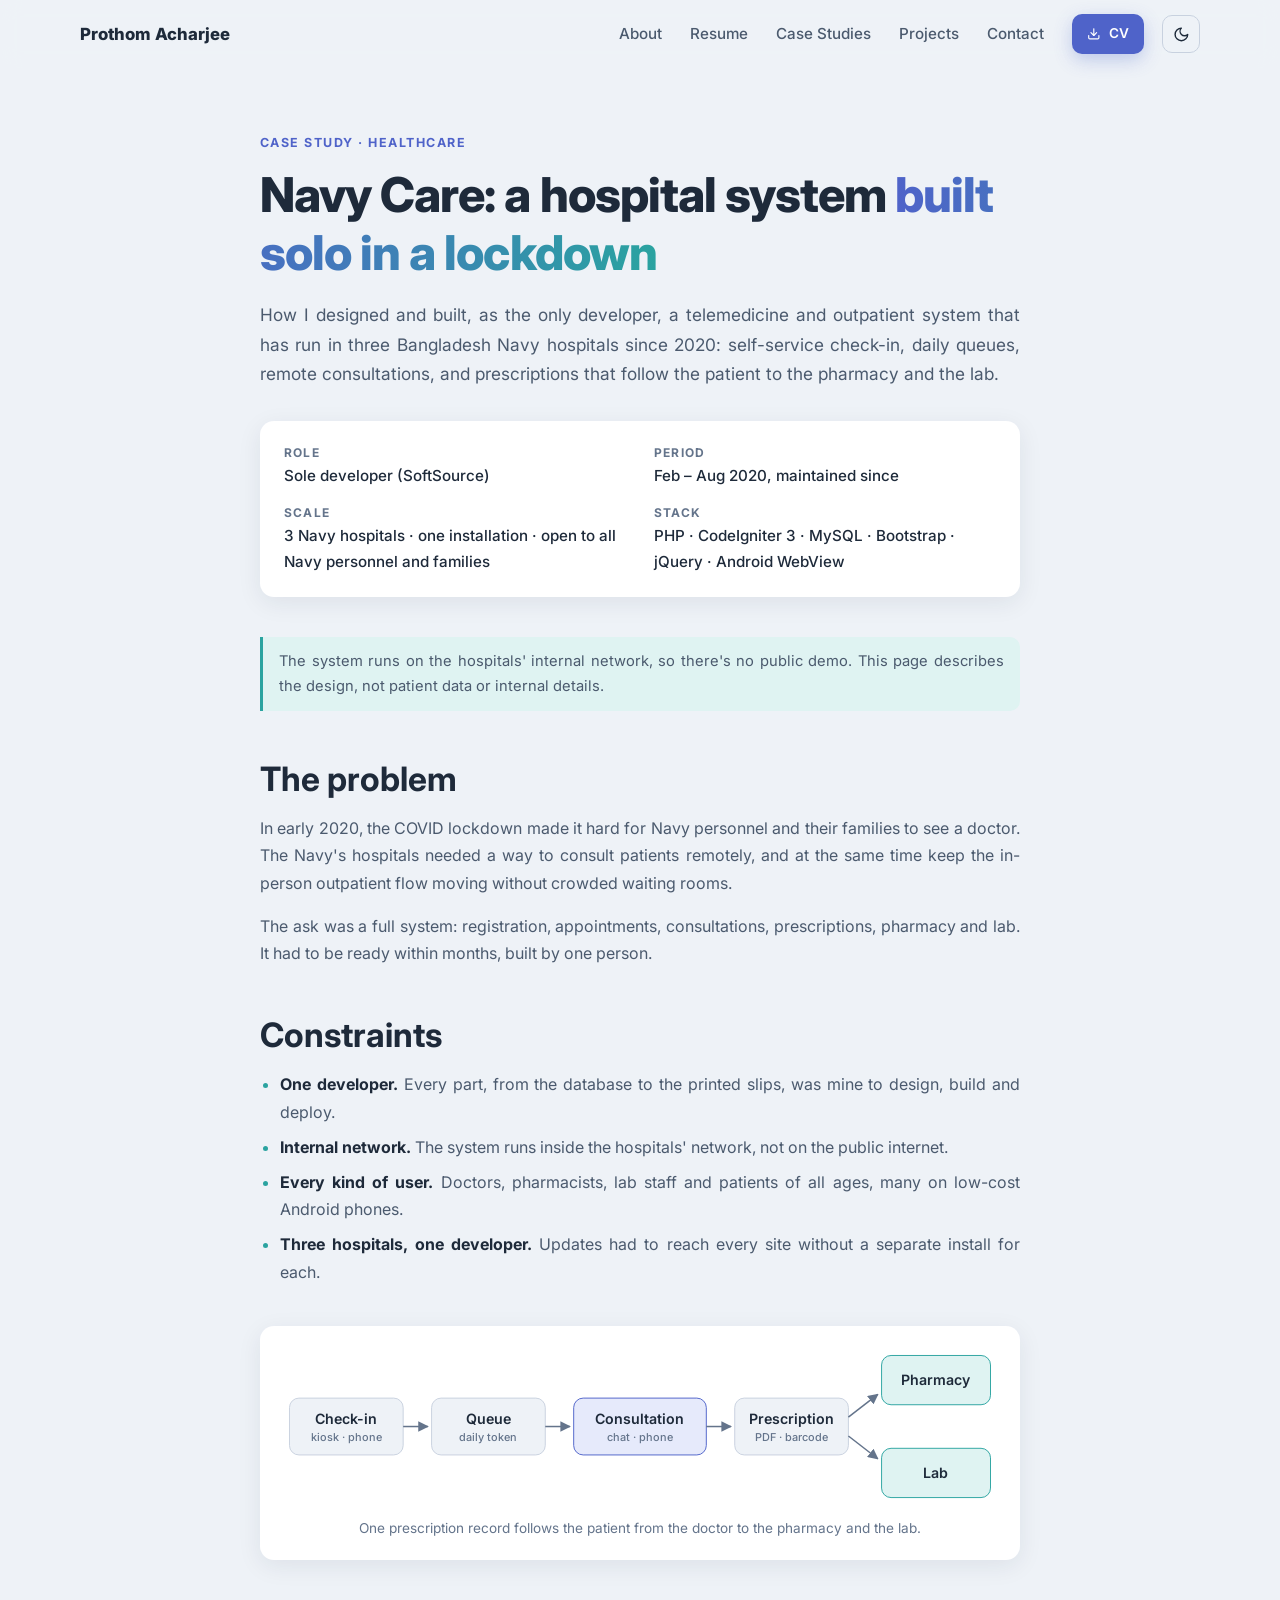
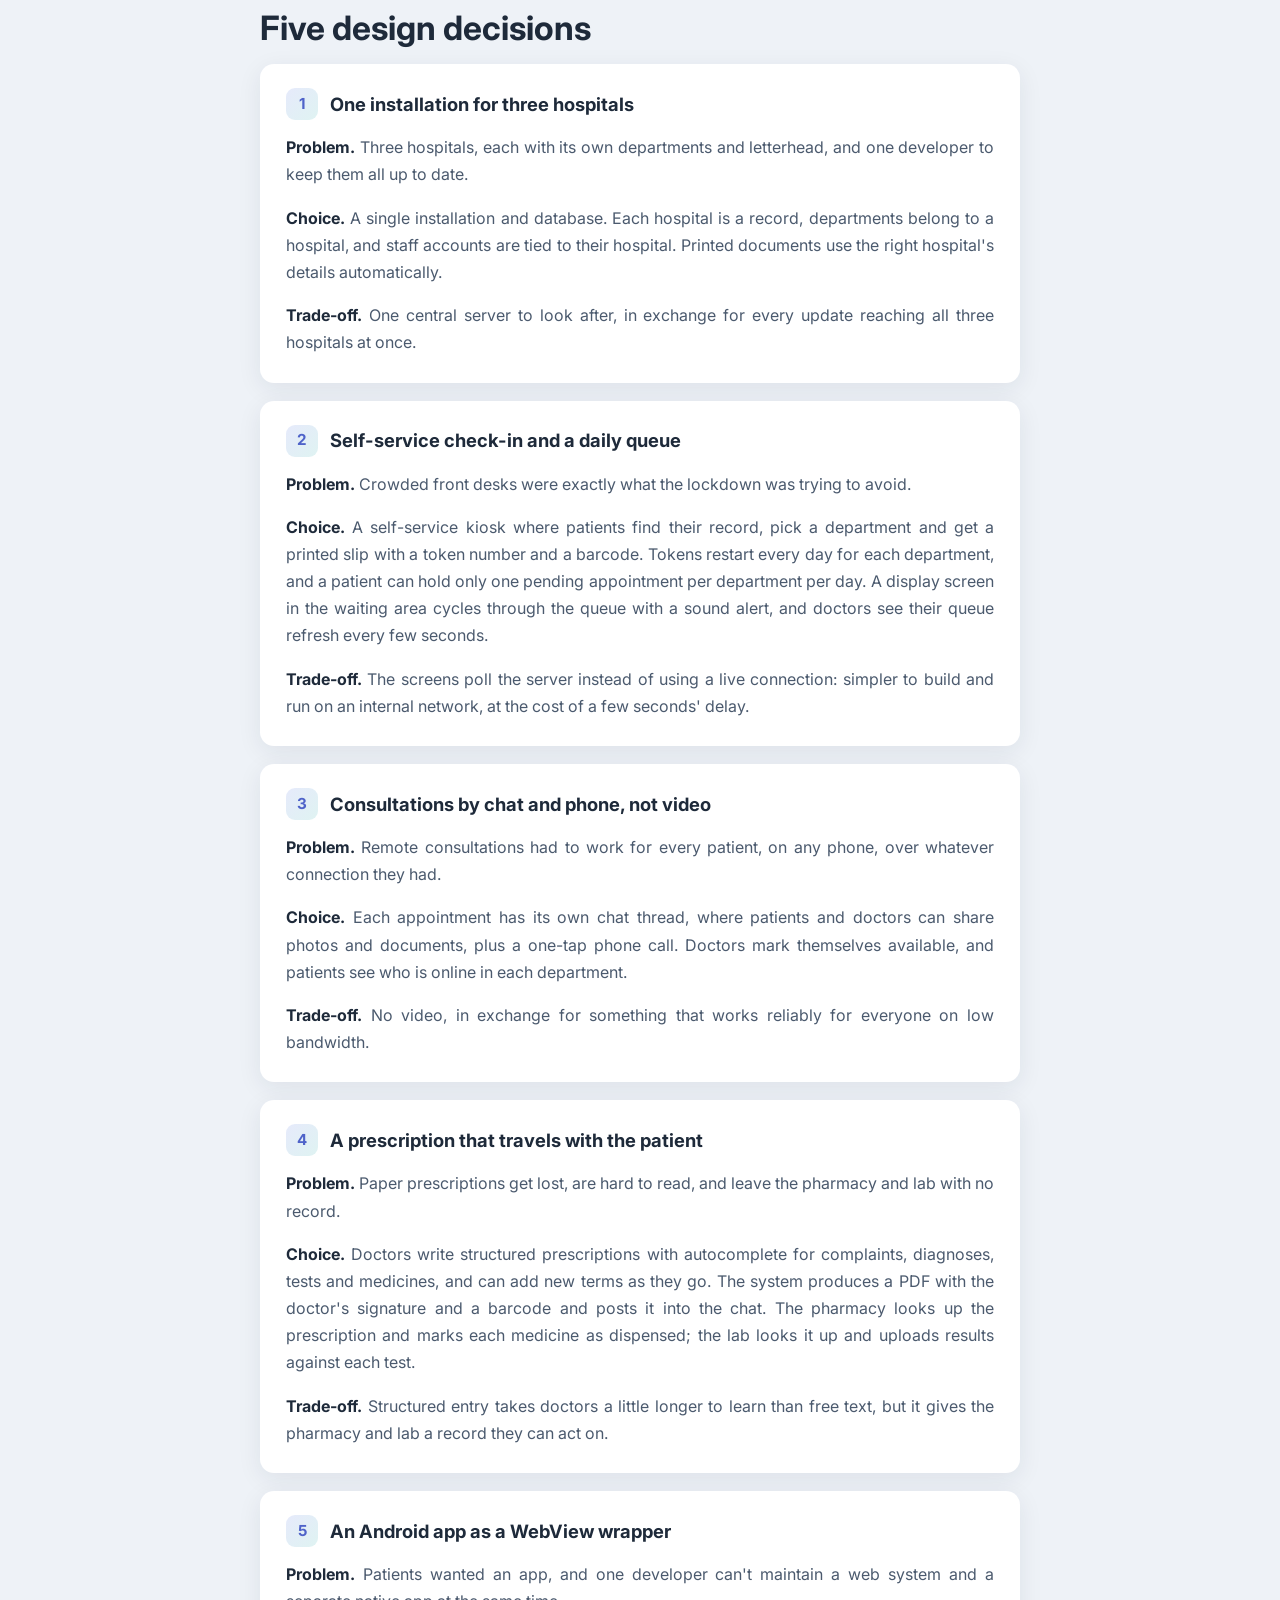
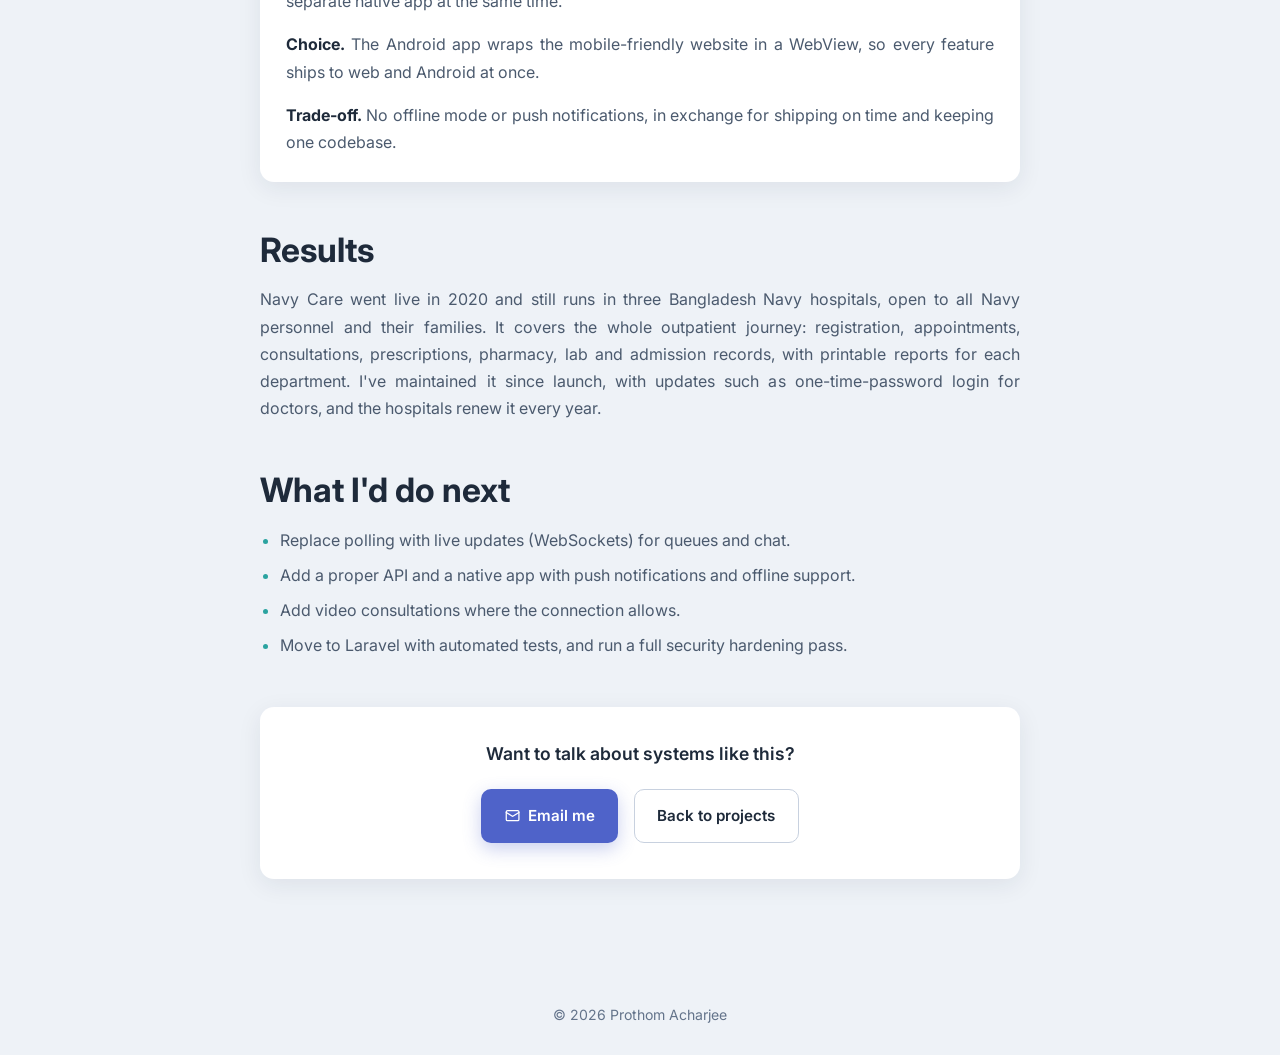
==== commit 52fd9560: "Add canonical links and Open Graph metadata to case study pages; create robots.txt and sitemap.xml" ====
--- a/case-study-navy-care.html
+++ b/case-study-navy-care.html
@@ -8,6 +8,8 @@
 	<meta name="author" content="Prothom Acharjee">
 	<meta property="og:type" content="article">
 	<meta property="og:url" content="https://prothomacharjee.github.io/case-study-navy-care.html">
+	<link rel="canonical" href="https://prothomacharjee.github.io/case-study-navy-care.html">
+	<meta property="og:site_name" content="Prothom Acharjee">
 	<meta property="og:title" content="Case study: Navy Care, a hospital system built solo in a lockdown">
 	<meta property="og:description" content="Self-service check-in, daily queues, remote consultations and digital prescriptions for three Bangladesh Navy hospitals.">
 	<meta property="og:image" content="https://prothomacharjee.github.io/assets/image/og.png">
@@ -23,7 +25,7 @@
 		(function (d) {
 			d.classList.add('js');
 			var t; try { t = localStorage.getItem('theme'); } catch (e) {}
-			d.dataset.theme = t || (matchMedia('(prefers-color-scheme: dark)').matches ? 'dark' : 'light');
+			d.dataset.theme = t || 'light';
 		})(document.documentElement);
 	</script>
 </head>
--- a/assets/css/style.css
+++ b/assets/css/style.css
@@ -1,4 +1,3 @@
-/* Soft Slate theme */
 :root {
 	--bg: #eef2f7;
 	--surface: #fff;
@@ -22,16 +21,7 @@
 	color-scheme: light;
 }
 
-/* Dark: follows the OS unless the visitor picked a theme with the toggle */
-@media (prefers-color-scheme: dark) {
-	:root:not([data-theme="light"]) {
-		--bg: #0f1622; --surface: #172131; --ink: #e3e9f2; --muted: #a9b5c6; --faint: #8794a8; --line: #26344a;
-		--accent: #8c9cf2; --accent-2: #4fc9c3; --accent-soft: #232e55; --teal-soft: #173a3c; --on-accent: #0f1622;
-		--border: #33445c; --nav-bg: rgba(15, 22, 34, .85); --img-bg: #e4e9f1; --blob-1: #2b3772; --blob-2: #1b4f51;
-		--shadow: 0 6px 24px rgba(0, 0, 0, .35); --shadow-lg: 0 14px 34px rgba(0, 0, 0, .45);
-		color-scheme: dark;
-	}
-}
+/* Dark: only when the visitor picks it with the toggle; light is the default */
 :root[data-theme="dark"] {
 	--bg: #0f1622; --surface: #172131; --ink: #e3e9f2; --muted: #a9b5c6; --faint: #8794a8; --line: #26344a;
 	--accent: #8c9cf2; --accent-2: #4fc9c3; --accent-soft: #232e55; --teal-soft: #173a3c; --on-accent: #0f1622;
@@ -56,6 +46,9 @@
 h1, h2, h3 { line-height: 1.2; margin: 0; }
 h2 { font-size: clamp(1.6rem, 3vw, 2.1rem); margin: .3rem 0 2rem; }
 p { margin: 0 0 1rem; color: var(--muted); }
+/* Justified body text; hyphens stop wide gaps on narrow screens */
+p, .role li, .cs-body li { text-align: justify; -webkit-hyphens: auto; hyphens: auto; }
+.contact p, .cs-end p, .foot p, .q-more { text-align: center; }
 
 .wrap { width: min(1120px, 100% - 40px); margin-inline: auto; }
 .sec { padding: 96px 0; }
@@ -67,7 +60,6 @@
 .skip:focus { left: 16px; top: 16px; z-index: 100; background: var(--surface); padding: 8px 14px; border-radius: 8px; }
 :focus-visible { outline: 3px solid var(--accent); outline-offset: 3px; border-radius: 6px; }
 
-/* Buttons */
 .btn { display: inline-flex; align-items: center; gap: .5rem; font-weight: 600; font-size: .95rem; padding: .8rem 1.4rem; border-radius: 10px; border: 1px solid transparent; transition: transform .2s, box-shadow .2s, background .2s; }
 .btn:hover { text-decoration: none; transform: translateY(-2px); }
 .btn-p { background: var(--accent); color: var(--on-accent); box-shadow: 0 6px 18px rgba(79, 99, 201, .3); }
@@ -75,7 +67,6 @@
 .btn-s { background: var(--surface); color: var(--ink); border-color: var(--border); }
 .btn-sm { padding: .45rem .9rem; font-size: .85rem; }
 
-/* Nav */
 .nav { position: sticky; top: 0; z-index: 50; background: var(--nav-bg); backdrop-filter: blur(10px); transition: box-shadow .3s; }
 .nav.scrolled { box-shadow: 0 2px 16px rgba(30, 42, 58, .08); }
 .nav-in { display: flex; align-items: center; justify-content: space-between; height: 68px; }
@@ -94,7 +85,6 @@
 .nav-toggle[aria-expanded="true"] span:first-child { transform: translateY(3.5px) rotate(45deg); }
 .nav-toggle[aria-expanded="true"] span:last-child { transform: translateY(-3.5px) rotate(-45deg); }
 
-/* Hero */
 .hero { overflow: hidden; }
 .hero-in { display: grid; grid-template-columns: 1.2fr 1fr; gap: 32px; align-items: end; }
 .hero-text { padding: 72px 0 110px; }
@@ -113,14 +103,12 @@
 .hero-photo img { position: relative; width: auto; max-height: 540px; height: auto; }
 @keyframes float { 50% { transform: translateY(-14px) scale(1.02); } }
 
-/* Stats */
 .stats { position: relative; z-index: 2; margin-top: -48px; display: grid; grid-template-columns: repeat(4, 1fr); background: var(--surface); border-radius: var(--radius); box-shadow: var(--shadow); }
 .stats > div { padding: 26px 20px; text-align: center; border-right: 1px solid var(--bg); }
 .stats > div:last-child { border-right: 0; }
 .stats b { display: block; font-size: 1.9rem; font-weight: 800; color: var(--accent); line-height: 1.2; font-variant-numeric: tabular-nums; }
 .stats span:not([data-count]) { font-size: .85rem; color: var(--faint); }
 
-/* About */
 .about { display: grid; grid-template-columns: 1.15fr 1fr; gap: 56px; align-items: center; }
 .focus { display: grid; gap: 14px; }
 .fx { display: flex; gap: 16px; align-items: flex-start; background: var(--surface); border-radius: 12px; padding: 18px 20px; box-shadow: var(--shadow); transition: transform .25s; }
@@ -129,7 +117,6 @@
 .fx b { display: block; }
 .fx span { font-size: .9rem; color: var(--faint); line-height: 1.55; }
 
-/* Resume */
 .resume { display: grid; grid-template-columns: 200px 1fr; gap: 40px; align-items: start; }
 .tabs { display: flex; flex-direction: column; gap: 6px; position: sticky; top: 92px; }
 .tabs button { text-align: left; font: inherit; font-weight: 500; color: var(--muted); background: none; border: 0; padding: 12px 16px; border-radius: 10px; cursor: pointer; transition: background .2s, color .2s; }
@@ -166,7 +153,6 @@
 .ed b { display: block; }
 .ed span { font-size: .92rem; color: var(--faint); }
 
-/* Projects */
 .proj-main { display: grid; grid-template-columns: repeat(2, 1fr); gap: 24px; }
 /* flex so a short last row sits centered */
 .proj-more { display: flex; flex-wrap: wrap; justify-content: center; gap: 20px; margin-top: 24px; }
@@ -188,7 +174,6 @@
 .pc p { font-size: .93rem; }
 .tags { font-size: .82rem !important; font-weight: 600; color: var(--accent-2) !important; }
 
-/* Contact */
 .contact { text-align: center; max-width: 720px; }
 .contact h2 { margin-bottom: 1rem; }
 .contact-links { display: flex; flex-wrap: wrap; justify-content: center; gap: 12px 28px; margin: 1.6rem 0 2rem; }
@@ -206,7 +191,6 @@
 	.js .reveal { opacity: 1; transform: none; }
 }
 
-/* Responsive */
 @media (max-width: 900px) {
 	.hero-in, .about { grid-template-columns: 1fr; }
 	.hero-text { padding: 48px 0 0; }
@@ -231,8 +215,12 @@
 	.proj-more .pc { flex-basis: 100%; }
 	.role summary { grid-template-columns: 1fr; }
 }
-
-/* Recommendations */
+/* small phones: "600–800" at full size is wider than half the stats row */
+@media (max-width: 420px) {
+	.stats > div { padding: 20px 10px; }
+	.stats b { font-size: 1.5rem; }
+}
+
 .quotes { display: grid; grid-template-columns: repeat(3, 1fr); gap: 24px; }
 .q { margin: 0; background: var(--bg); border-radius: var(--radius); padding: 28px 26px 24px; display: flex; flex-direction: column; justify-content: space-between; gap: 20px; position: relative; }
 .q::before { content: "\201C"; position: absolute; top: 6px; right: 22px; font: 800 4.5rem/1 Georgia, serif; color: var(--accent); opacity: .18; }
@@ -243,7 +231,6 @@
 .q-more i { font-size: .75rem; }
 @media (max-width: 900px) { .quotes { grid-template-columns: 1fr; } }
 
-/* Case study page */
 .cs-wrap { max-width: 760px; }
 .cs-head { padding: 64px 0 40px; }
 .cs-head h1 { font-size: clamp(2rem, 4.4vw, 3rem); font-weight: 800; letter-spacing: -.02em; margin: .8rem 0 1.2rem; }
@@ -283,13 +270,12 @@
 	.cs-fig svg { min-width: 620px; }
 }
 
-/* Case study list (home) */
-.cases { display: grid; grid-template-columns: repeat(2, 1fr); gap: 24px; }
+.cases { display: grid; grid-template-columns: repeat(3, minmax(0, 1fr)); gap: 24px; }
 .case { display: flex; flex-direction: column; background: var(--surface); border-radius: var(--radius); box-shadow: var(--shadow); padding: 28px 28px 24px; color: inherit; transition: transform .3s, box-shadow .3s; }
 .case:hover { text-decoration: none; transform: translateY(-5px); box-shadow: var(--shadow-lg); }
 .case > i { width: 48px; height: 48px; border-radius: 12px; display: grid; place-items: center; font-size: 1.4rem; color: var(--accent); background: linear-gradient(135deg, var(--accent-soft), var(--teal-soft)); margin-bottom: 18px; }
 .case-k { font-size: .78rem; font-weight: 700; letter-spacing: .08em; text-transform: uppercase; color: var(--accent-2); }
 .case h3 { font-size: 1.25rem; color: var(--ink); margin: 8px 0 10px; }
 .case p { font-size: .95rem; flex: 1; }
-.case-go { font-weight: 600; color: var(--accent); }
-@media (max-width: 760px) { .cases { grid-template-columns: 1fr; } }
+.case-go { margin-top: auto; font-weight: 600; color: var(--accent); }
+@media (max-width: 959px) { .cases { grid-template-columns: 1fr; } }
